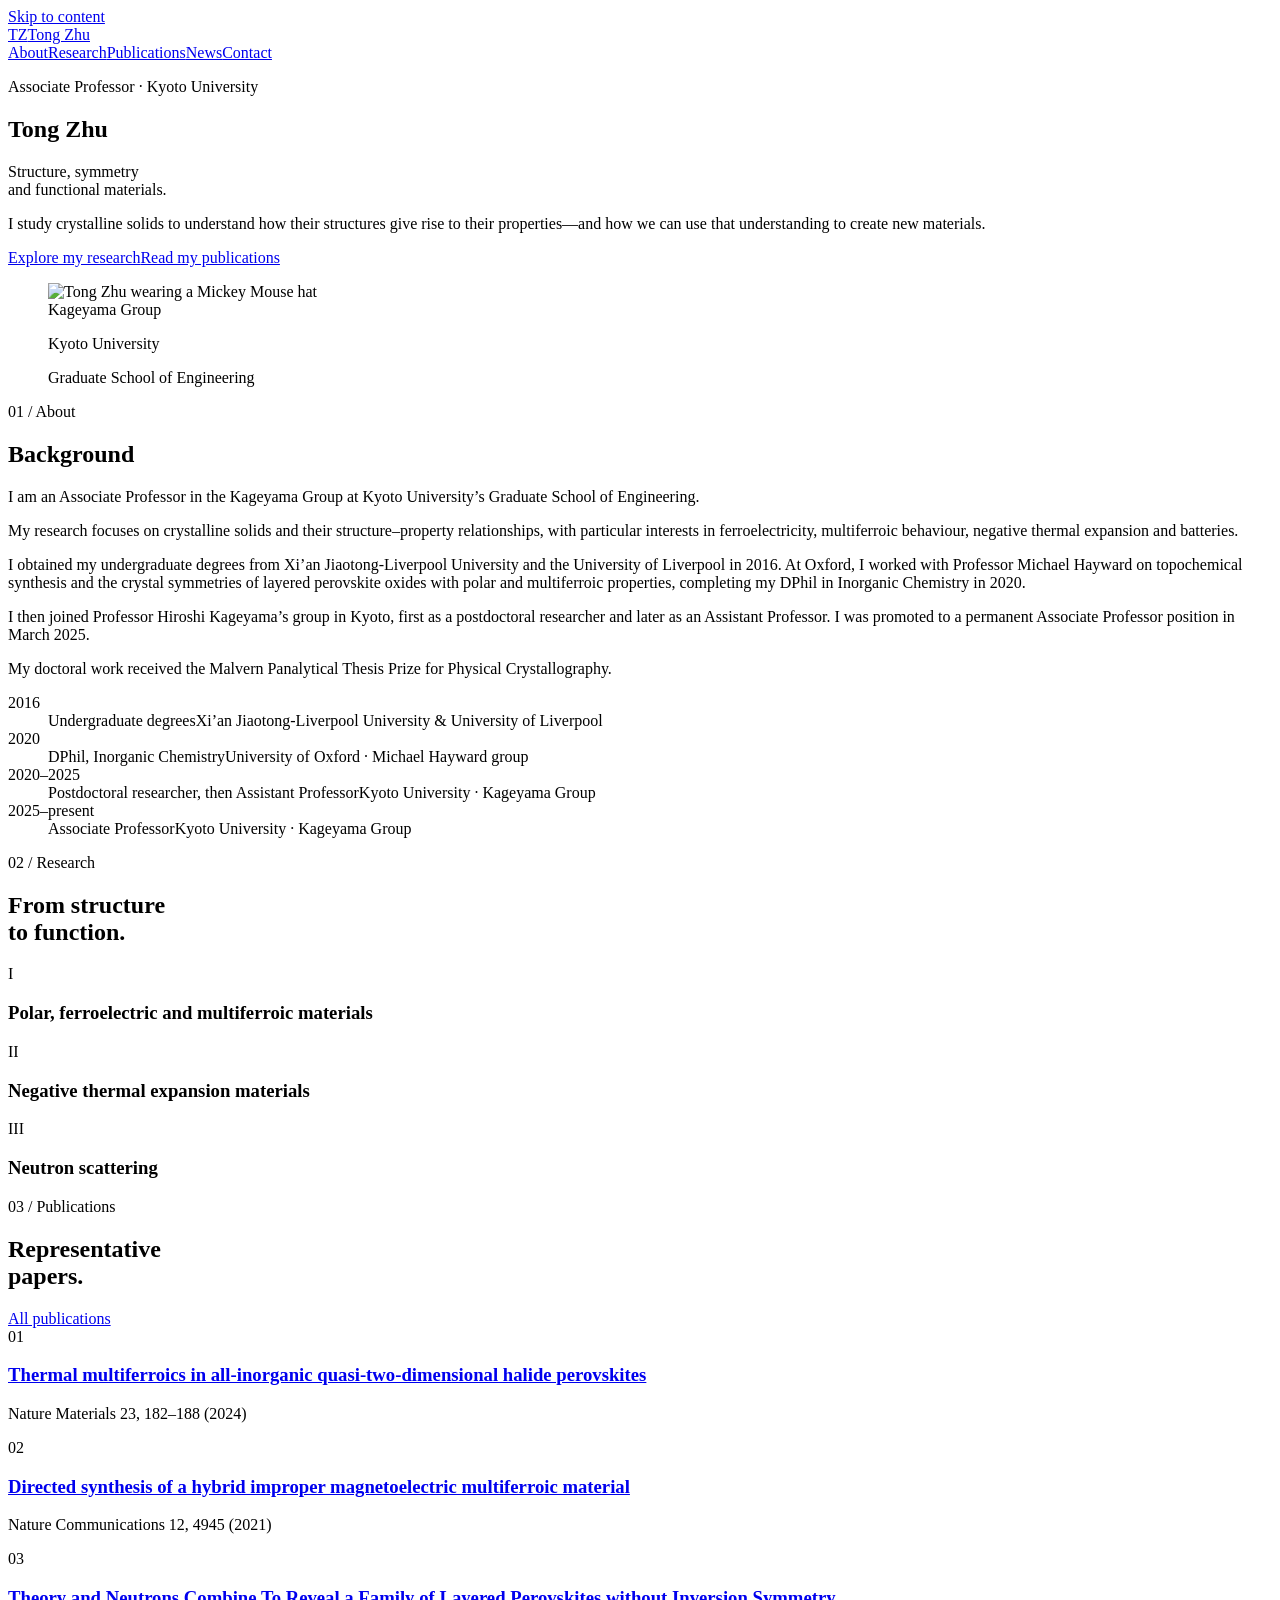
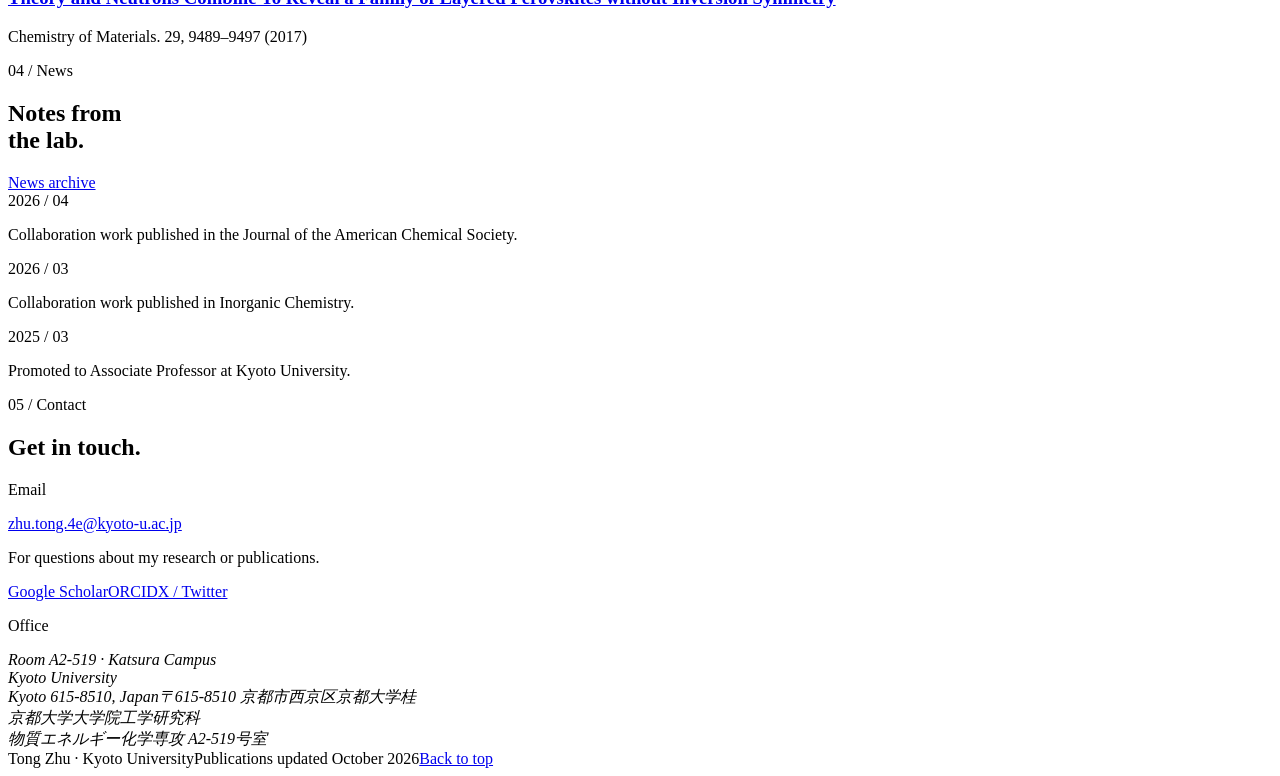
==== index.html @ 4034fed9 "Add Tong Zhu academic website with requested homepage edits" ====
<!doctype html>
<html lang="en"><head><meta charset="utf-8"><meta name="viewport" content="width=device-width, initial-scale=1"><meta name="description" content="Tong Zhu is an Associate Professor at Kyoto University studying crystalline solids, crystal symmetry, and functional materials."><meta name="theme-color" content="#292b2e"><title>Tong Zhu | Kyoto University</title><link rel="icon" type="image/svg+xml" href="data:image/svg+xml,%3Csvg xmlns='http://www.w3.org/2000/svg' viewBox='0 0 32 32'%3E%3Crect width='32' height='32' rx='4' fill='%23292b2e'/%3E%3Ctext x='16' y='22' text-anchor='middle' font-family='Georgia,serif' font-size='20' fill='%23eceef0'%3ET%3C/text%3E%3C/svg%3E"><link rel="stylesheet" href="./assets/site.css"></head>
<body><a class="skip-link" href="#main">Skip to content</a><header class="site-header shell"><a class="wordmark" href="./" aria-label="Tong Zhu, home"><span class="monogram" aria-hidden="true">TZ</span><span>Tong Zhu</span></a><nav aria-label="Main navigation"><a href="./#about">About</a><a href="./#research">Research</a><a href="./publications/">Publications</a><a href="./news/">News</a><a href="./#contact">Contact</a></nav></header><main id="main">
<section class="intro shell" aria-labelledby="name">
 <div class="intro-copy"><p class="eyebrow">Associate Professor · Kyoto University</p><h1 id="name">Tong Zhu<span class="name-rule" aria-hidden="true"></span></h1><p class="research-line">Structure, symmetry<br>and functional materials.</p><p class="intro-summary">I study crystalline solids to understand how their structures give rise to their properties—and how we can use that understanding to create new materials.</p><div class="intro-links"><a class="text-link" href="#research">Explore my research</a><a class="text-link" href="publications/">Read my publications</a></div></div>
 <figure class="portrait-panel"><img src="assets/tong-zhu.png" width="1032" height="1251" alt="Tong Zhu wearing a Mickey Mouse hat" fetchpriority="high"><figcaption><span class="eyebrow">Kageyama Group</span><p>Kyoto University</p><span>Graduate School of Engineering</span></figcaption></figure>
</section>
<div class="shell body-shell">
 <section class="editorial-section" id="about" aria-labelledby="about-title"><div class="section-heading"><p class="eyebrow">01 / About</p><h2 id="about-title">Background</h2></div><div class="section-content"><div class="prose"><p class="lead">I am an Associate Professor in the Kageyama Group at Kyoto University’s Graduate School of Engineering.</p><p>My research focuses on crystalline solids and their structure–property relationships, with particular interests in ferroelectricity, multiferroic behaviour, negative thermal expansion and batteries.</p><p>I obtained my undergraduate degrees from Xi’an Jiaotong-Liverpool University and the University of Liverpool in 2016. At Oxford, I worked with Professor Michael Hayward on topochemical synthesis and the crystal symmetries of layered perovskite oxides with polar and multiferroic properties, completing my DPhil in Inorganic Chemistry in 2020.</p><p>I then joined Professor Hiroshi Kageyama’s group in Kyoto, first as a postdoctoral researcher and later as an Assistant Professor. I was promoted to a permanent Associate Professor position in March 2025.</p><p>My doctoral work received the Malvern Panalytical Thesis Prize for Physical Crystallography.</p></div><dl class="career"><div><dt>2016</dt><dd>Undergraduate degrees<span>Xi’an Jiaotong-Liverpool University & University of Liverpool</span></dd></div><div><dt>2020</dt><dd>DPhil, Inorganic Chemistry<span>University of Oxford · Michael Hayward group</span></dd></div><div><dt>2020–2025</dt><dd>Postdoctoral researcher, then Assistant Professor<span>Kyoto University · Kageyama Group</span></dd></div><div><dt>2025–present</dt><dd>Associate Professor<span>Kyoto University · Kageyama Group</span></dd></div></dl></div></section>
 <section class="editorial-section" id="research" aria-labelledby="research-title"><div class="section-heading"><p class="eyebrow">02 / Research</p><h2 id="research-title">From structure<br>to function.</h2></div><div class="section-content"><div class="research-grid"><article><span class="topic-number">I</span><h3>Polar, ferroelectric and multiferroic materials</h3></article><article><span class="topic-number">II</span><h3>Negative thermal expansion materials</h3></article><article><span class="topic-number">III</span><h3>Neutron scattering</h3></article></div></div></section>
 <section class="editorial-section" id="publications" aria-labelledby="publications-title"><div class="section-heading"><p class="eyebrow">03 / Publications</p><h2 id="publications-title">Representative<br>papers.</h2><a class="text-link" href="publications/">All publications</a></div><div class="section-content paper-list"><article class="paper"><span class="paper-index" aria-hidden="true">01</span><div><h3><a href="https://doi.org/10.1038/s41563-023-01759-y">Thermal multiferroics in all-inorganic quasi-two-dimensional halide perovskites</a></h3><p class="citation">Nature Materials 23, 182–188 (2024)</p></div></article><article class="paper"><span class="paper-index" aria-hidden="true">02</span><div><h3><a href="https://doi.org/10.1038/s41467-021-25098-1">Directed synthesis of a hybrid improper magnetoelectric multiferroic material</a></h3><p class="citation">Nature Communications 12, 4945 (2021)</p></div></article><article class="paper"><span class="paper-index" aria-hidden="true">03</span><div><h3><a href="https://doi.org/10.1021/acs.chemmater.7b03604">Theory and Neutrons Combine To Reveal a Family of Layered Perovskites without Inversion Symmetry</a></h3><p class="citation">Chemistry of Materials. 29, 9489–9497 (2017)</p></div></article></div></section>
 <section class="editorial-section" id="news" aria-labelledby="news-title"><div class="section-heading"><p class="eyebrow">04 / News</p><h2 id="news-title">Notes from<br>the lab.</h2><a class="text-link" href="news/">News archive</a></div><div class="section-content news-list"><article class="news-item"><time datetime="2026-04">2026 / 04</time><p>Collaboration work published in the Journal of the American Chemical Society.</p></article><article class="news-item"><time datetime="2026-03">2026 / 03</time><p>Collaboration work published in Inorganic Chemistry.</p></article><article class="news-item"><time datetime="2025-03">2025 / 03</time><p>Promoted to Associate Professor at Kyoto University.</p></article></div></section>
 <section class="editorial-section contact-section" id="contact" aria-labelledby="contact-title"><div class="section-heading"><p class="eyebrow">05 / Contact</p><h2 id="contact-title">Get in touch.</h2></div><div class="section-content contact-grid"><div><p class="eyebrow">Email</p><a class="email" href="mailto:zhu.tong.4e@kyoto-u.ac.jp">zhu.tong.4e@kyoto-u.ac.jp</a><p class="contact-note">For questions about my research or publications.</p><div class="profile-links"><a href="https://scholar.google.com/citations?user=1i95sp4AAAAJ&amp;hl=en">Google Scholar</a><a href="https://orcid.org/0000-0003-0288-0462">ORCID</a><a href="https://twitter.com/tongzhu94">X / Twitter</a></div></div><div><p class="eyebrow">Office</p><address>Room A2-519 · Katsura Campus<br>Kyoto University<br>Kyoto 615-8510, Japan<span lang="ja">〒615-8510 京都市西京区京都大学桂<br>京都大学大学院工学研究科<br>物質エネルギー化学専攻 A2-519号室</span></address></div></div></section></div></main><footer class="site-footer shell"><span>Tong Zhu · Kyoto University</span><span>Publications updated October 2026</span><a href="#main">Back to top</a></footer></body></html>
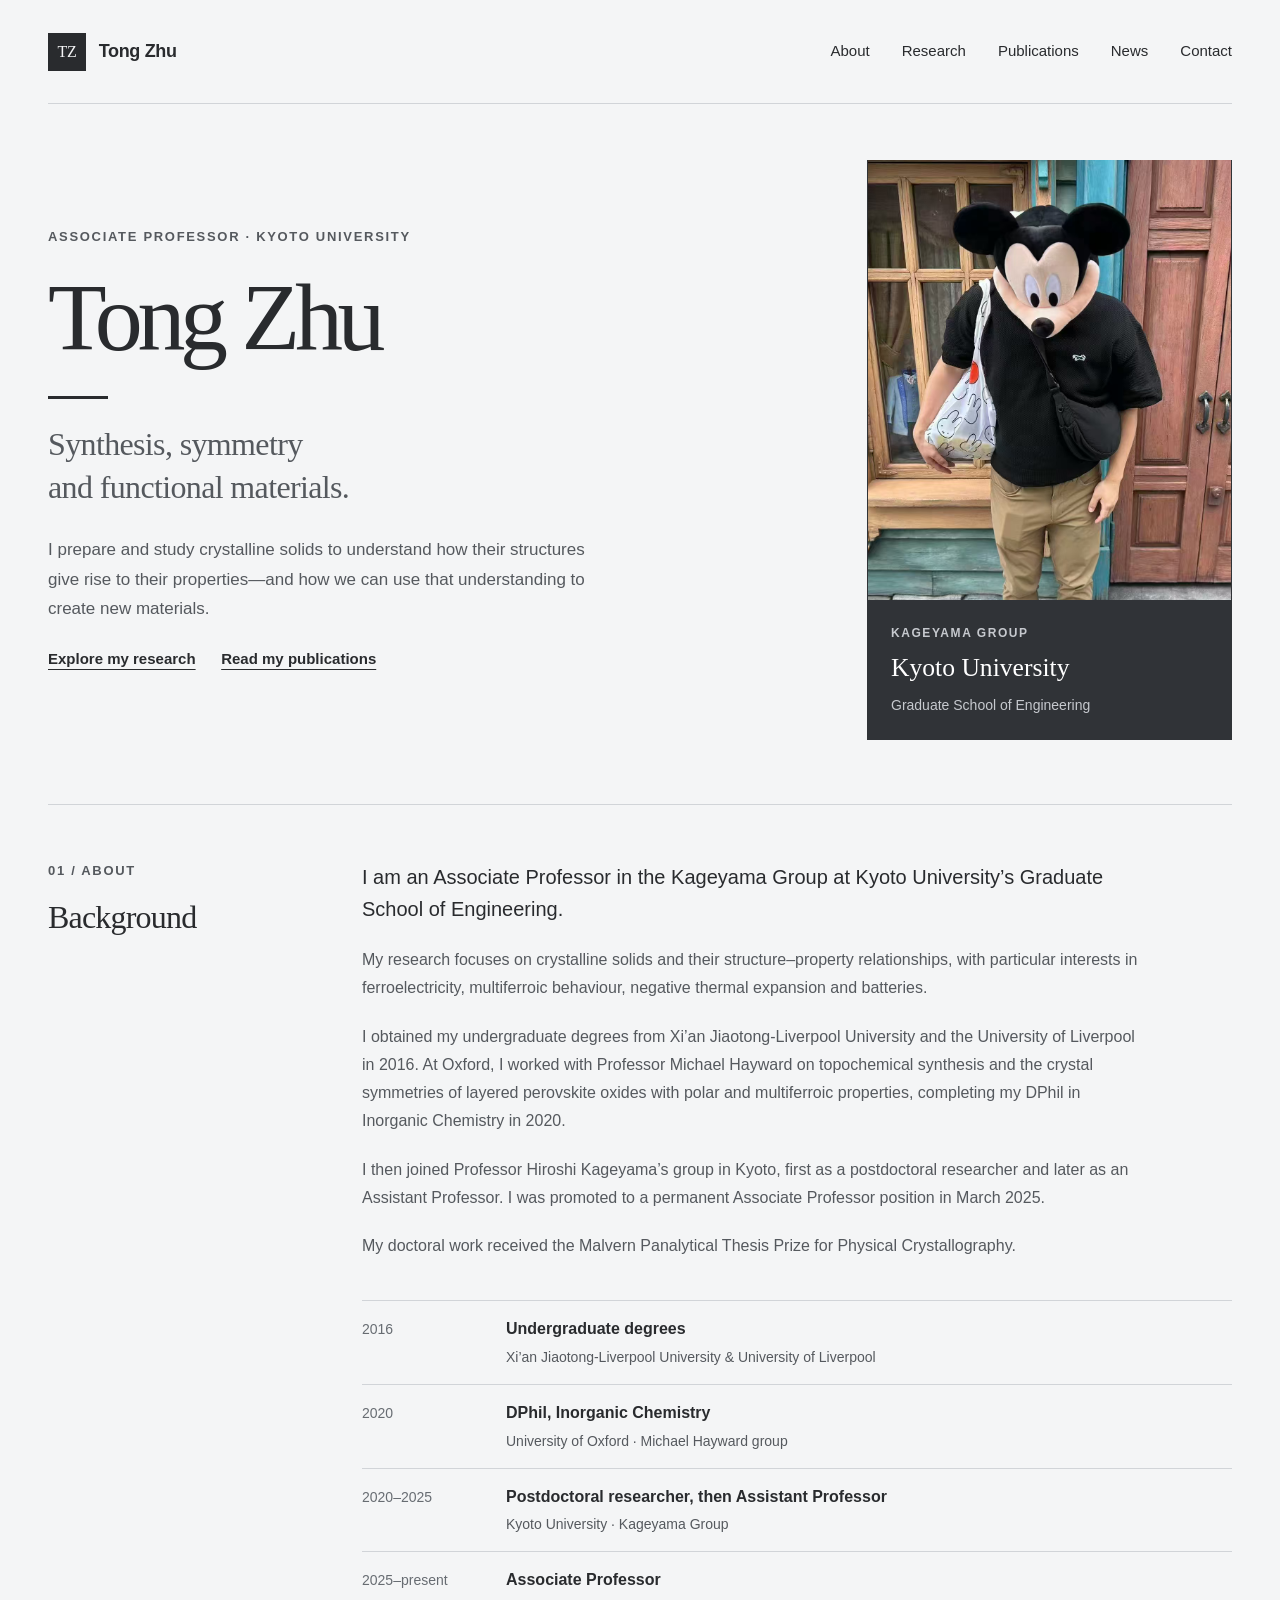
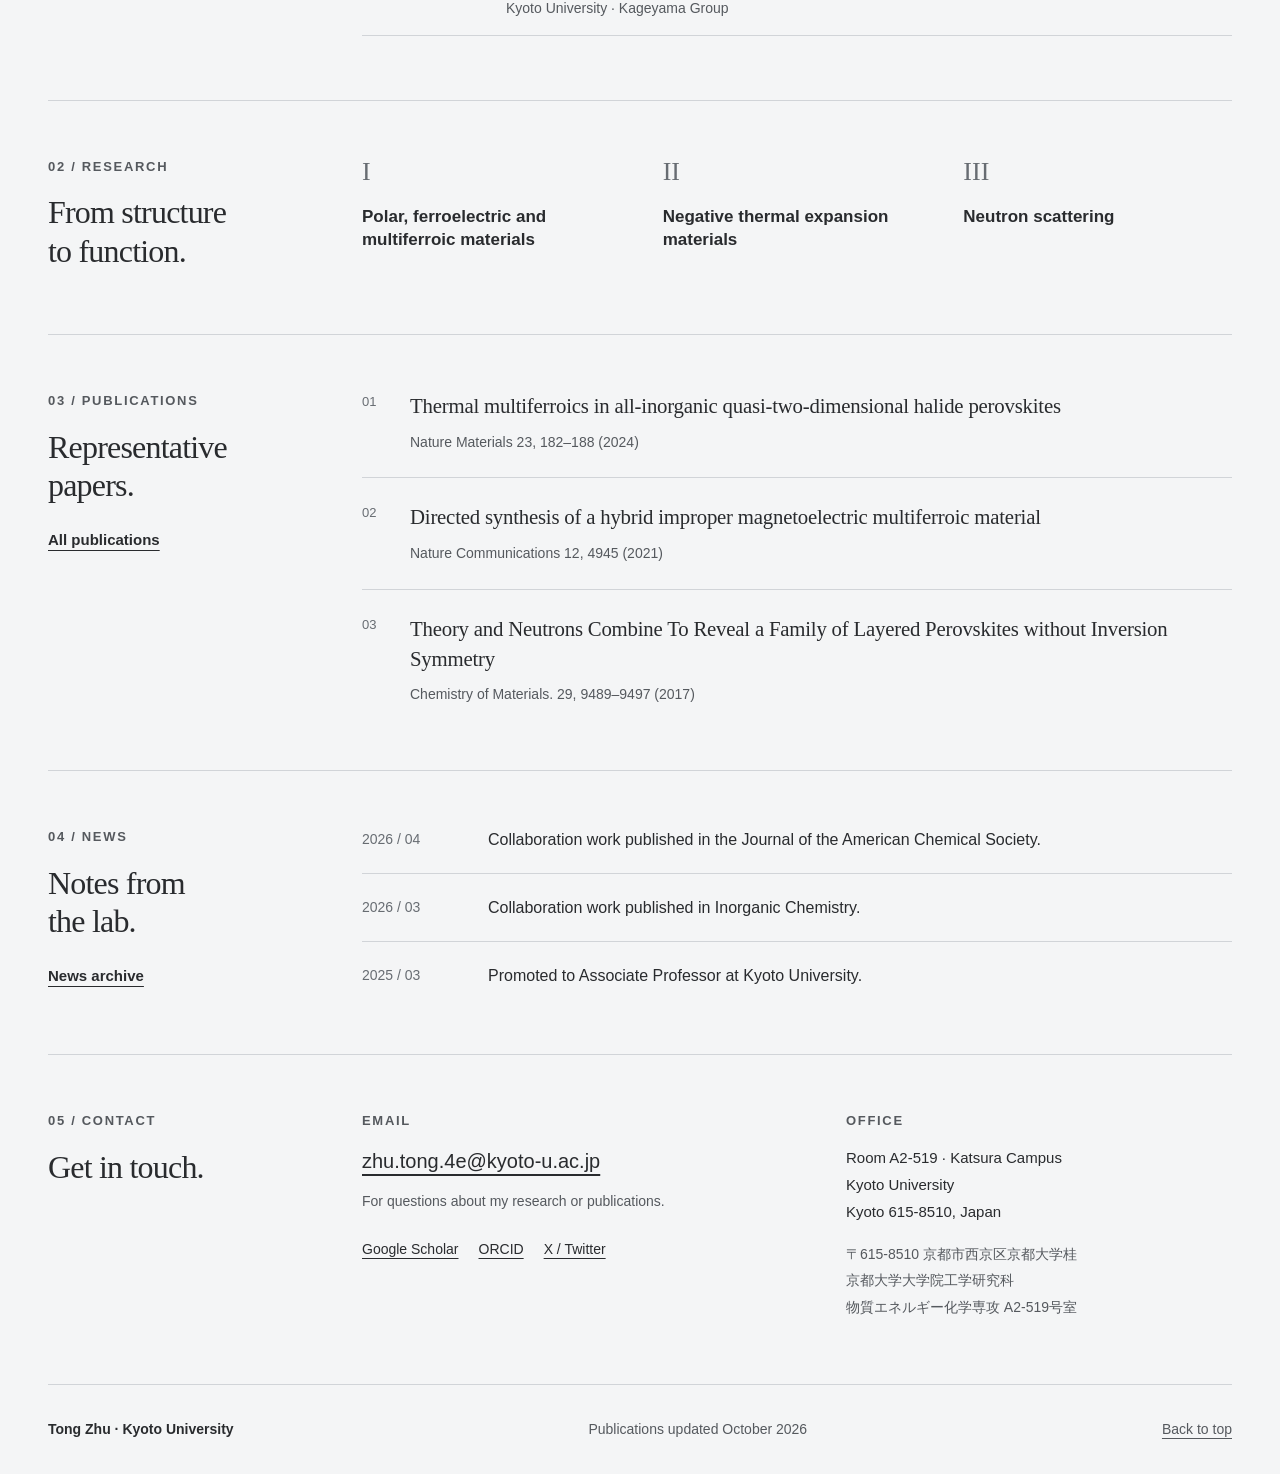
==== commit 3f0356c4: "Update homepage synthesis headline and introduction" ====
--- a/index.html
+++ b/index.html
@@ -2,7 +2,7 @@
 <html lang="en"><head><meta charset="utf-8"><meta name="viewport" content="width=device-width, initial-scale=1"><meta name="description" content="Tong Zhu is an Associate Professor at Kyoto University studying crystalline solids, crystal symmetry, and functional materials."><meta name="theme-color" content="#292b2e"><title>Tong Zhu | Kyoto University</title><link rel="icon" type="image/svg+xml" href="data:image/svg+xml,%3Csvg xmlns='http://www.w3.org/2000/svg' viewBox='0 0 32 32'%3E%3Crect width='32' height='32' rx='4' fill='%23292b2e'/%3E%3Ctext x='16' y='22' text-anchor='middle' font-family='Georgia,serif' font-size='20' fill='%23eceef0'%3ET%3C/text%3E%3C/svg%3E"><link rel="stylesheet" href="./assets/site.css"></head>
 <body><a class="skip-link" href="#main">Skip to content</a><header class="site-header shell"><a class="wordmark" href="./" aria-label="Tong Zhu, home"><span class="monogram" aria-hidden="true">TZ</span><span>Tong Zhu</span></a><nav aria-label="Main navigation"><a href="./#about">About</a><a href="./#research">Research</a><a href="./publications/">Publications</a><a href="./news/">News</a><a href="./#contact">Contact</a></nav></header><main id="main">
 <section class="intro shell" aria-labelledby="name">
- <div class="intro-copy"><p class="eyebrow">Associate Professor · Kyoto University</p><h1 id="name">Tong Zhu<span class="name-rule" aria-hidden="true"></span></h1><p class="research-line">Structure, symmetry<br>and functional materials.</p><p class="intro-summary">I study crystalline solids to understand how their structures give rise to their properties—and how we can use that understanding to create new materials.</p><div class="intro-links"><a class="text-link" href="#research">Explore my research</a><a class="text-link" href="publications/">Read my publications</a></div></div>
+ <div class="intro-copy"><p class="eyebrow">Associate Professor · Kyoto University</p><h1 id="name">Tong Zhu<span class="name-rule" aria-hidden="true"></span></h1><p class="research-line">Synthesis, symmetry<br>and functional materials.</p><p class="intro-summary">I prepare and study crystalline solids to understand how their structures give rise to their properties—and how we can use that understanding to create new materials.</p><div class="intro-links"><a class="text-link" href="#research">Explore my research</a><a class="text-link" href="publications/">Read my publications</a></div></div>
  <figure class="portrait-panel"><img src="assets/tong-zhu.png" width="1032" height="1251" alt="Tong Zhu wearing a Mickey Mouse hat" fetchpriority="high"><figcaption><span class="eyebrow">Kageyama Group</span><p>Kyoto University</p><span>Graduate School of Engineering</span></figcaption></figure>
 </section>
 <div class="shell body-shell">
--- a/assets/site.css
+++ b/assets/site.css
@@ -0,0 +1,13 @@
+@charset "UTF-8";
+:root{--paper:#f4f5f6;--white:#fff;--ink:#292b2e;--secondary:#55595e;--muted:#676c72;--line:#d1d4d8;--panel:#303337;--serif:Georgia,'Times New Roman',serif;--sans:Arial,Helvetica,sans-serif;color-scheme:light}
+*{box-sizing:border-box}html{scroll-behavior:smooth;scroll-padding-top:1.5rem}body{margin:0;background:var(--paper);color:var(--ink);font:1rem/1.75 var(--sans);-webkit-font-smoothing:antialiased}a{color:inherit;text-underline-offset:.3em}a:hover{text-decoration-thickness:2px}a:focus-visible,button:focus-visible{outline:3px solid #707880;outline-offset:5px}img{max-width:100%;display:block}p,h1,h2,h3{margin:0}.shell{width:min(1240px,calc(100% - 6rem));margin-inline:auto}.site-header{min-height:104px;display:flex;align-items:center;justify-content:space-between;gap:2rem;border-bottom:1px solid var(--line)}.wordmark{display:flex;align-items:center;gap:.8rem;text-decoration:none;font-size:1.125rem;font-weight:600;letter-spacing:-.02em}.monogram{background:var(--ink);color:var(--paper);display:grid;place-items:center;width:38px;height:38px;font:1rem var(--serif)}nav{display:flex;gap:2rem;flex-wrap:wrap}nav a{font-size:.9375rem;text-decoration:none}nav a:hover{text-decoration:underline}.skip-link{position:absolute;left:1rem;top:-100px;z-index:9;background:var(--ink);color:white;padding:.6rem 1rem}.skip-link:focus{top:1rem}.intro{display:grid;grid-template-columns:minmax(0,1.6fr) minmax(280px,1fr);gap:5rem;padding-block:5rem 5.5rem;align-items:stretch}.eyebrow{font-size:.8125rem;line-height:1.6;text-transform:uppercase;letter-spacing:.13em;font-weight:600;color:var(--secondary)}h1{font:clamp(4rem,7.5vw,6.75rem)/1.12 var(--serif);letter-spacing:-.055em;margin-top:1rem;position:relative}.name-rule{display:block;width:60px;height:3px;background:var(--ink);margin-block:1.5rem}.research-line{font:clamp(1.5rem,3vw,2rem)/1.35 var(--serif);color:var(--secondary);letter-spacing:-.02em}.intro-summary{max-width:540px;color:var(--secondary);margin-top:1.6rem;font-size:1.0625rem}.text-link{display:inline-block;margin-top:1.4rem;font-size:.9375rem;font-weight:600}.identity-panel{background:var(--panel);color:#f5f5f5;padding:2.5rem;display:flex;flex-direction:column;justify-content:space-between;gap:2rem}.identity-panel .eyebrow{color:#c5c8cc}.affiliation p{font:1.75rem/1.3 var(--serif);margin-bottom:.8rem}.affiliation span{font-size:.9375rem;line-height:1.6;color:#c9cdd1}.discipline-list{display:flex;flex-direction:column;border-block:1px solid #62656a;padding-block:1.5rem;gap:.4rem;font-size:1.0625rem}.panel-note{color:#bfc4c9;font-size:.875rem;line-height:1.7}.editorial-section{display:grid;grid-template-columns:250px minmax(0,1fr);gap:4rem;border-top:1px solid var(--line);padding-block:3.5rem 4rem;scroll-margin-top:2rem}.section-heading h2{font:2rem/1.2 var(--serif);letter-spacing:-.025em;margin-top:1rem}.prose p+p{margin-top:1.3rem}.prose{max-width:780px;color:var(--secondary)}.prose .lead{font-size:1.25rem;color:var(--ink);line-height:1.6}.research-grid{display:grid;grid-template-columns:repeat(3,minmax(0,1fr));gap:2rem}.research-grid h3{font-size:1.0625rem;line-height:1.4;margin-top:1rem;margin-bottom:.75rem}.research-grid p{font-size:.9375rem;color:var(--secondary)}.topic-number{font:1.625rem var(--serif);color:var(--muted)}.site-footer{padding-block:2rem;display:flex;justify-content:space-between;flex-wrap:wrap;gap:1rem;border-top:1px solid var(--line);font-size:.875rem;color:var(--secondary)}.site-footer>span:first-child{font-weight:600;color:var(--ink)}
+@media(min-width:1500px){.intro{padding-block:6rem}}
+@media(max-width:1000px){.shell{width:calc(100% - 4rem)}.intro{gap:2.5rem;padding-block:3.5rem}.identity-panel{padding:2rem}.editorial-section{grid-template-columns:200px minmax(0,1fr);gap:2.5rem}.research-grid{grid-template-columns:1fr}.research-grid article{border-bottom:1px solid var(--line);padding-bottom:1.3rem}.research-grid article:last-child{border:0}}
+@media(max-width:700px){.shell{width:calc(100% - 2.5rem)}.site-header{padding-block:1.3rem;min-height:auto;align-items:flex-start;flex-direction:column;gap:1rem}nav{gap:1.25rem;row-gap:.5rem}.intro{grid-template-columns:1fr;gap:2.5rem;padding-block:2.5rem 3rem}h1{font-size:4.5rem}.eyebrow{font-size:.75rem}.intro-summary{font-size:1rem}.identity-panel{padding:1.8rem}.editorial-section{grid-template-columns:1fr;gap:1.8rem;padding-block:2.5rem}.section-heading h2 br{display:none}.section-heading h2{font-size:1.8rem;margin-top:.6rem}.site-footer{font-size:.875rem}.research-grid{gap:1.4rem}}
+@media(prefers-reduced-motion:reduce){html{scroll-behavior:auto}}
+.intro-links{display:flex;gap:1.6rem;flex-wrap:wrap}.portrait-panel{margin:0;align-self:center;background:var(--panel);color:#fff}.portrait-panel img{width:100%;height:auto;aspect-ratio:1.18;object-fit:cover;object-position:50% 43%;filter:grayscale(1)}.portrait-panel figcaption{padding:1.4rem 1.7rem 1.6rem}.portrait-panel .eyebrow{color:#c6c9ce;font-size:.75rem}.portrait-panel figcaption p{font:1.6rem/1.35 var(--serif);margin-block:.35rem}.portrait-panel figcaption>span:last-child{font-size:.875rem;color:#c6c9ce}.section-intro{margin-bottom:2rem;max-width:760px;color:var(--secondary);font-size:1.0625rem}.career{margin:2.5rem 0 0;border-top:1px solid var(--line)}.career>div{display:grid;grid-template-columns:120px minmax(0,1fr);gap:1.5rem;padding-block:1rem;border-bottom:1px solid var(--line)}.career dt{font-size:.875rem;color:var(--muted)}.career dd{margin:0;font-size:1rem;font-weight:600;line-height:1.5}.career dd span{display:block;color:var(--secondary);font-size:.875rem;font-weight:400;margin-top:.35rem}.section-aside{margin-top:1.2rem;color:var(--muted)}.paper-list{min-width:0}.paper{display:grid;grid-template-columns:2rem minmax(0,1fr);gap:1rem;padding-block:1.5rem;border-bottom:1px solid var(--line)}.paper:first-child{padding-top:0}.paper:last-child{border-bottom:0;padding-bottom:0}.paper-index{color:var(--muted);font-size:.8125rem;font-variant-numeric:tabular-nums;line-height:1.7}.paper h3{font:1.3rem/1.45 var(--serif);letter-spacing:-.01em}.paper h3 a{text-decoration:none}.paper h3 a:hover{text-decoration:underline}.citation{font-size:.875rem;color:var(--secondary);margin-top:.6rem;line-height:1.6}.authors{margin-top:.65rem;font-size:.875rem;color:var(--secondary)}summary{cursor:pointer;min-height:28px;padding-block:.15rem;width:fit-content;text-underline-offset:.2em}summary:hover{text-decoration:underline}summary:focus-visible{outline:3px solid #707880;outline-offset:4px}.authors p{line-height:1.7;margin-top:.6rem}.authors strong{color:var(--ink)}.news-item{display:grid;grid-template-columns:110px minmax(0,1fr);gap:1rem;padding-block:1.3rem;border-bottom:1px solid var(--line)}.news-item:first-child{padding-top:0}.news-item:last-child{padding-bottom:0;border:0}.news-item time{font-size:.875rem;color:var(--muted);font-variant-numeric:tabular-nums}.news-item p{font-size:1rem;line-height:1.6}.contact-grid{display:grid;grid-template-columns:minmax(0,1.15fr) minmax(0,1fr);gap:2.5rem}.contact-section{padding-bottom:4rem}.email{font-size:1.25rem;display:block;margin-top:.8rem;overflow-wrap:anywhere}.contact-note{font-size:.875rem;color:var(--secondary);margin-top:.6rem}.profile-links{display:flex;gap:1.25rem;flex-wrap:wrap;margin-top:1.5rem;font-size:.875rem}address{font-style:normal;font-size:.9375rem;line-height:1.8;margin-top:.75rem}address span{display:block;margin-top:1rem;font-size:.875rem;line-height:1.9;color:var(--secondary)}.page-heading{padding-block:4rem 3rem}.page-heading h1{font-size:clamp(3rem,7vw,5.2rem);margin-top:.7rem}.page-heading>p:last-of-type{color:var(--secondary);font-size:1.0625rem}.year-nav{display:flex;flex-wrap:wrap;gap:1.5rem;row-gap:.7rem;margin-top:1.8rem}.year-nav a{font-size:.9375rem}.publication-year .section-heading h2{font:2.5rem/1.2 var(--serif);margin:0}.presentations{padding-left:1.3rem;color:var(--secondary);font-size:.9375rem}.presentations li+li{margin-top:1rem}.archive-details summary{font-size:1rem}nav a[aria-current=page]{text-decoration:underline;text-decoration-thickness:2px}.page-heading+.editorial-section{padding-top:3rem}
+@media(max-width:1000px){.contact-grid{grid-template-columns:1fr;gap:2rem}.email{font-size:1.1rem}.intro{grid-template-columns:minmax(0,1.4fr) minmax(260px,1fr);gap:2rem}.intro-links{gap:1.25rem}}
+@media(max-width:700px){.intro{grid-template-columns:1fr;gap:2rem}.portrait-panel{max-width:440px}.portrait-panel img{aspect-ratio:1.4}.career>div{grid-template-columns:95px minmax(0,1fr);gap:1rem}.paper{grid-template-columns:1.3rem minmax(0,1fr);gap:.7rem}.paper h3{font-size:1.25rem}.news-item{grid-template-columns:1fr;gap:.3rem}.contact-section{padding-bottom:3rem}.page-heading{padding-block:2.5rem 2rem}.year-nav{gap:1.2rem}.publication-year .section-heading h2{font-size:2rem}.paper-index{font-size:.75rem}.intro-links .text-link{font-size:.875rem}.email{font-size:1.25rem}}
+.intro{align-items:center;padding-block:3.5rem 4rem}.portrait-panel img{filter:none;aspect-ratio:1032/1251;max-height:440px;object-fit:contain;background:#303337}.portrait-panel{max-width:365px;width:100%;justify-self:end}.portrait-panel figcaption{padding:1.1rem 1.5rem 1.3rem}
+@media(max-width:700px){.intro{padding-block:2.5rem 3rem}.portrait-panel{justify-self:start;max-width:365px}.portrait-panel img{max-height:none;aspect-ratio:1032/1251}}
+.paper .authors{line-height:1.7}.authors strong{font-weight:700}.corresponding{font-size:.75em;line-height:0;vertical-align:super;margin-left:.05em}.page-heading>.publication-key{font-size:.875rem;margin-top:.8rem;color:var(--secondary)}
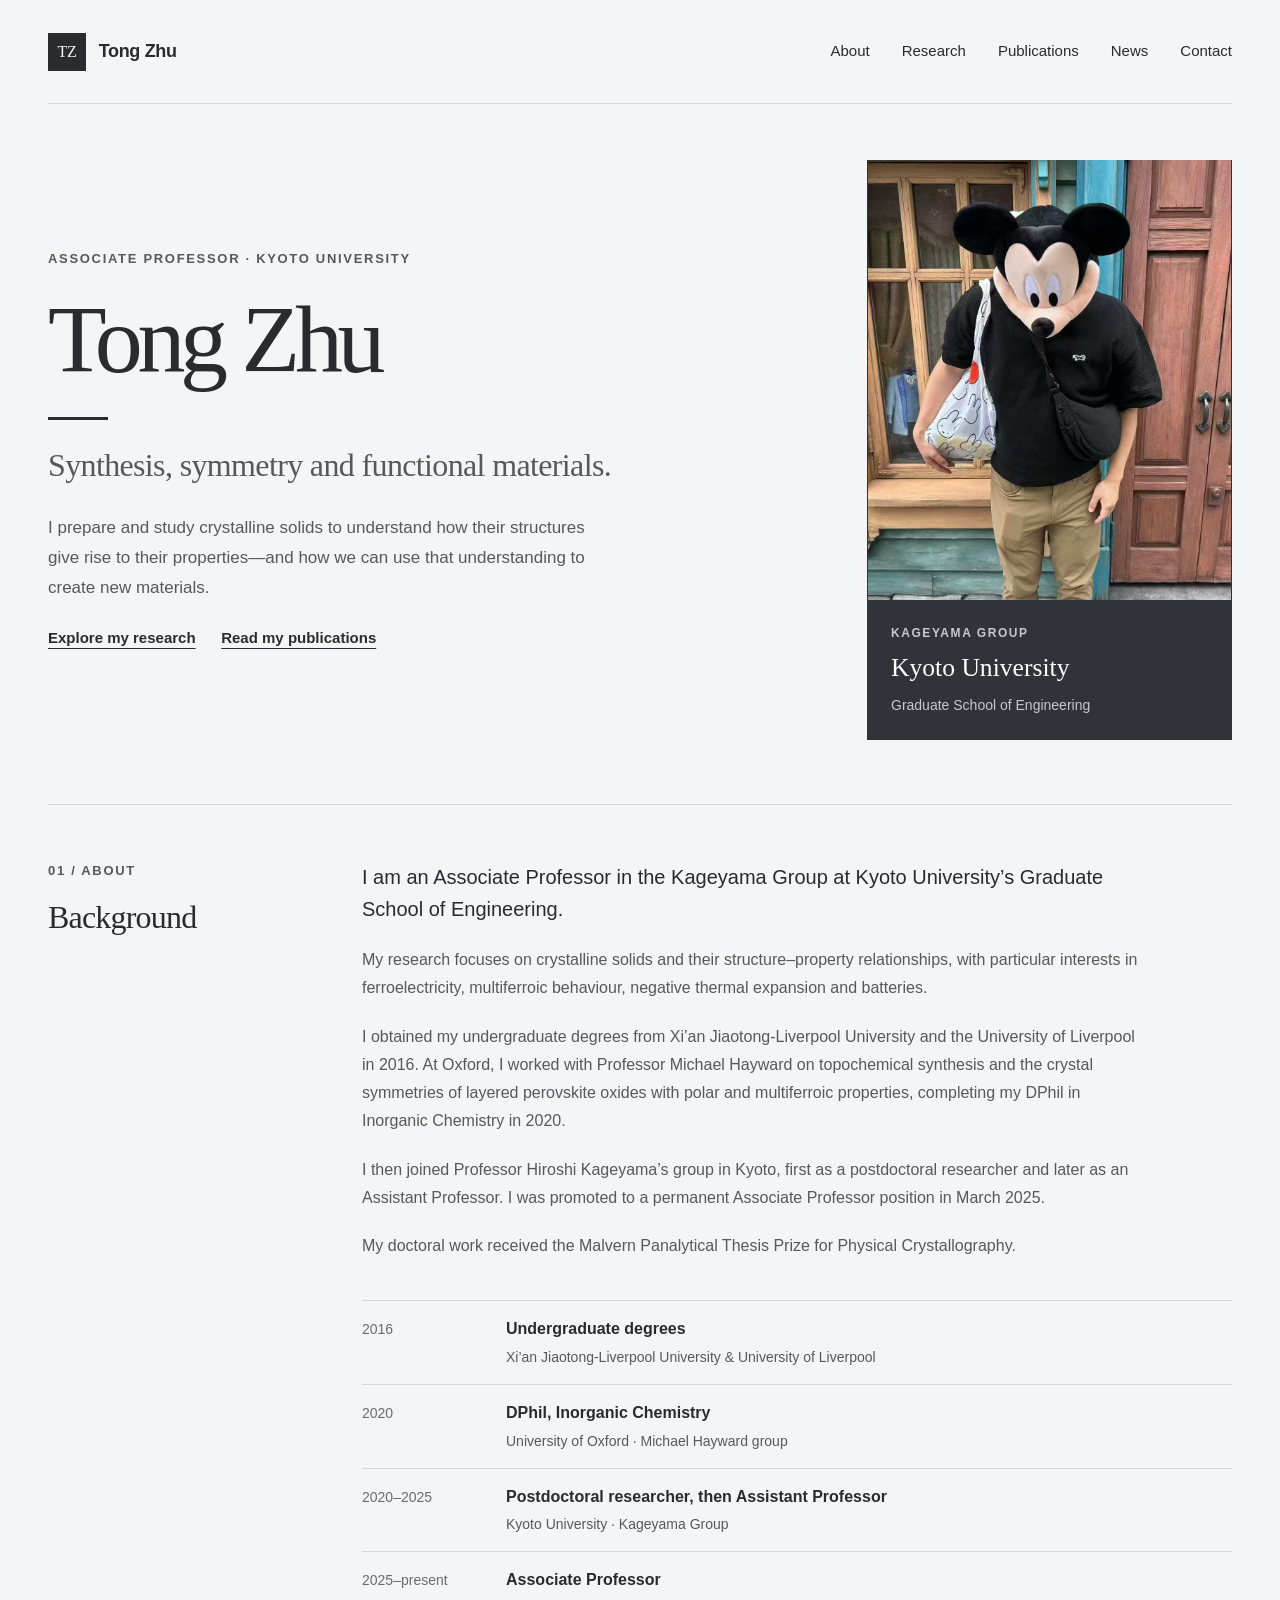
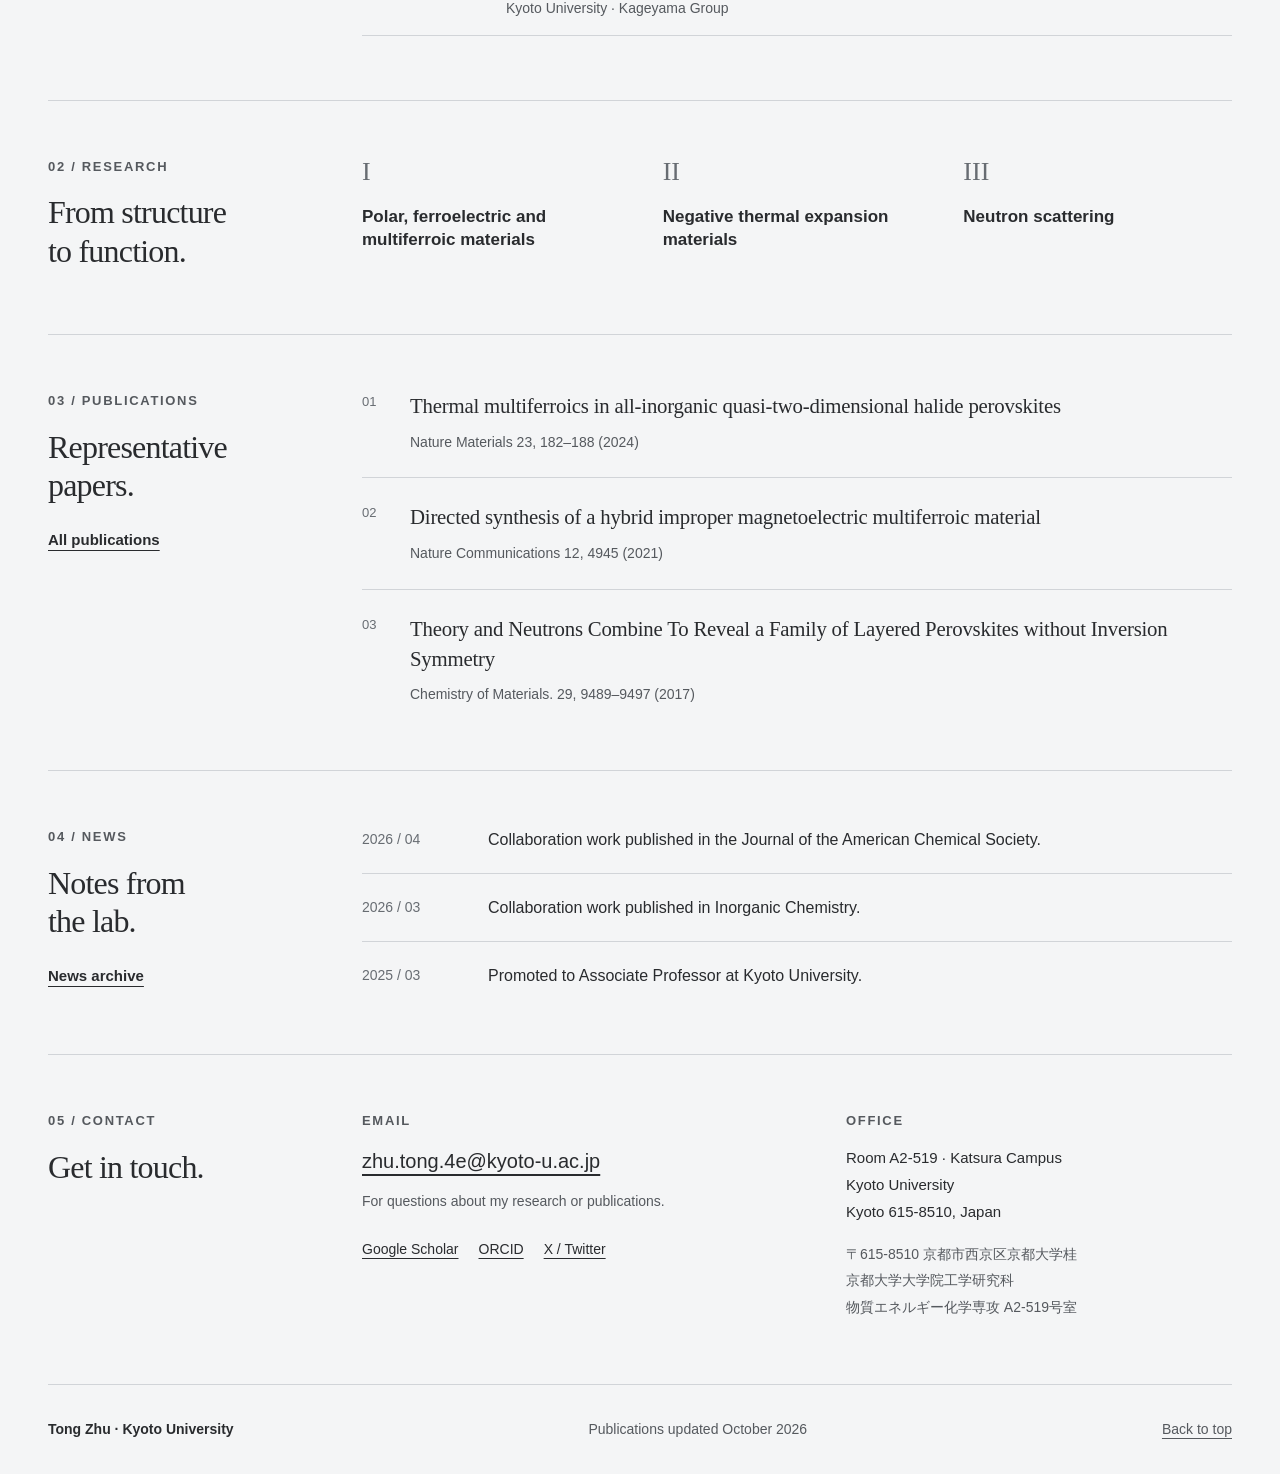
==== commit 9249a6a6: "Number publications chronologically and update completed oral presentations" ====
--- a/index.html
+++ b/index.html
@@ -2,7 +2,7 @@
 <html lang="en"><head><meta charset="utf-8"><meta name="viewport" content="width=device-width, initial-scale=1"><meta name="description" content="Tong Zhu is an Associate Professor at Kyoto University studying crystalline solids, crystal symmetry, and functional materials."><meta name="theme-color" content="#292b2e"><title>Tong Zhu | Kyoto University</title><link rel="icon" type="image/svg+xml" href="data:image/svg+xml,%3Csvg xmlns='http://www.w3.org/2000/svg' viewBox='0 0 32 32'%3E%3Crect width='32' height='32' rx='4' fill='%23292b2e'/%3E%3Ctext x='16' y='22' text-anchor='middle' font-family='Georgia,serif' font-size='20' fill='%23eceef0'%3ET%3C/text%3E%3C/svg%3E"><link rel="stylesheet" href="./assets/site.css"></head>
 <body><a class="skip-link" href="#main">Skip to content</a><header class="site-header shell"><a class="wordmark" href="./" aria-label="Tong Zhu, home"><span class="monogram" aria-hidden="true">TZ</span><span>Tong Zhu</span></a><nav aria-label="Main navigation"><a href="./#about">About</a><a href="./#research">Research</a><a href="./publications/">Publications</a><a href="./news/">News</a><a href="./#contact">Contact</a></nav></header><main id="main">
 <section class="intro shell" aria-labelledby="name">
- <div class="intro-copy"><p class="eyebrow">Associate Professor · Kyoto University</p><h1 id="name">Tong Zhu<span class="name-rule" aria-hidden="true"></span></h1><p class="research-line">Synthesis, symmetry<br>and functional materials.</p><p class="intro-summary">I prepare and study crystalline solids to understand how their structures give rise to their properties—and how we can use that understanding to create new materials.</p><div class="intro-links"><a class="text-link" href="#research">Explore my research</a><a class="text-link" href="publications/">Read my publications</a></div></div>
+ <div class="intro-copy"><p class="eyebrow">Associate Professor · Kyoto University</p><h1 id="name">Tong Zhu<span class="name-rule" aria-hidden="true"></span></h1><p class="research-line">Synthesis, symmetry and functional materials.</p><p class="intro-summary">I prepare and study crystalline solids to understand how their structures give rise to their properties—and how we can use that understanding to create new materials.</p><div class="intro-links"><a class="text-link" href="#research">Explore my research</a><a class="text-link" href="publications/">Read my publications</a></div></div>
  <figure class="portrait-panel"><img src="assets/tong-zhu.png" width="1032" height="1251" alt="Tong Zhu wearing a Mickey Mouse hat" fetchpriority="high"><figcaption><span class="eyebrow">Kageyama Group</span><p>Kyoto University</p><span>Graduate School of Engineering</span></figcaption></figure>
 </section>
 <div class="shell body-shell">
@@ -10,4 +10,4 @@
  <section class="editorial-section" id="research" aria-labelledby="research-title"><div class="section-heading"><p class="eyebrow">02 / Research</p><h2 id="research-title">From structure<br>to function.</h2></div><div class="section-content"><div class="research-grid"><article><span class="topic-number">I</span><h3>Polar, ferroelectric and multiferroic materials</h3></article><article><span class="topic-number">II</span><h3>Negative thermal expansion materials</h3></article><article><span class="topic-number">III</span><h3>Neutron scattering</h3></article></div></div></section>
  <section class="editorial-section" id="publications" aria-labelledby="publications-title"><div class="section-heading"><p class="eyebrow">03 / Publications</p><h2 id="publications-title">Representative<br>papers.</h2><a class="text-link" href="publications/">All publications</a></div><div class="section-content paper-list"><article class="paper"><span class="paper-index" aria-hidden="true">01</span><div><h3><a href="https://doi.org/10.1038/s41563-023-01759-y">Thermal multiferroics in all-inorganic quasi-two-dimensional halide perovskites</a></h3><p class="citation">Nature Materials 23, 182–188 (2024)</p></div></article><article class="paper"><span class="paper-index" aria-hidden="true">02</span><div><h3><a href="https://doi.org/10.1038/s41467-021-25098-1">Directed synthesis of a hybrid improper magnetoelectric multiferroic material</a></h3><p class="citation">Nature Communications 12, 4945 (2021)</p></div></article><article class="paper"><span class="paper-index" aria-hidden="true">03</span><div><h3><a href="https://doi.org/10.1021/acs.chemmater.7b03604">Theory and Neutrons Combine To Reveal a Family of Layered Perovskites without Inversion Symmetry</a></h3><p class="citation">Chemistry of Materials. 29, 9489–9497 (2017)</p></div></article></div></section>
  <section class="editorial-section" id="news" aria-labelledby="news-title"><div class="section-heading"><p class="eyebrow">04 / News</p><h2 id="news-title">Notes from<br>the lab.</h2><a class="text-link" href="news/">News archive</a></div><div class="section-content news-list"><article class="news-item"><time datetime="2026-04">2026 / 04</time><p>Collaboration work published in the Journal of the American Chemical Society.</p></article><article class="news-item"><time datetime="2026-03">2026 / 03</time><p>Collaboration work published in Inorganic Chemistry.</p></article><article class="news-item"><time datetime="2025-03">2025 / 03</time><p>Promoted to Associate Professor at Kyoto University.</p></article></div></section>
- <section class="editorial-section contact-section" id="contact" aria-labelledby="contact-title"><div class="section-heading"><p class="eyebrow">05 / Contact</p><h2 id="contact-title">Get in touch.</h2></div><div class="section-content contact-grid"><div><p class="eyebrow">Email</p><a class="email" href="mailto:zhu.tong.4e@kyoto-u.ac.jp">zhu.tong.4e@kyoto-u.ac.jp</a><p class="contact-note">For questions about my research or publications.</p><div class="profile-links"><a href="https://scholar.google.com/citations?user=1i95sp4AAAAJ&amp;hl=en">Google Scholar</a><a href="https://orcid.org/0000-0003-0288-0462">ORCID</a><a href="https://twitter.com/tongzhu94">X / Twitter</a></div></div><div><p class="eyebrow">Office</p><address>Room A2-519 · Katsura Campus<br>Kyoto University<br>Kyoto 615-8510, Japan<span lang="ja">〒615-8510 京都市西京区京都大学桂<br>京都大学大学院工学研究科<br>物質エネルギー化学専攻 A2-519号室</span></address></div></div></section></div></main><footer class="site-footer shell"><span>Tong Zhu · Kyoto University</span><span>Publications updated October 2026</span><a href="#main">Back to top</a></footer></body></html>+ <section class="editorial-section contact-section" id="contact" aria-labelledby="contact-title"><div class="section-heading"><p class="eyebrow">05 / Contact</p><h2 id="contact-title">Get in touch.</h2></div><div class="section-content contact-grid"><div><p class="eyebrow">Email</p><a class="email" href="mailto:zhu.tong.4e@kyoto-u.ac.jp">zhu.tong.4e@kyoto-u.ac.jp</a><p class="contact-note">For questions about my research or publications.</p><div class="profile-links"><a href="https://scholar.google.com/citations?user=1i95sp4AAAAJ&amp;hl=en">Google Scholar</a><a href="https://orcid.org/0000-0003-0288-0462">ORCID</a><a href="https://twitter.com/tongzhu94">X / Twitter</a></div></div><div><p class="eyebrow">Office</p><address>Room A2-519 · Katsura Campus<br>Kyoto University<br>Kyoto 615-8510, Japan<span lang="ja">〒615-8510 京都市西京区京都大学桂<br>京都大学大学院工学研究科<br>物質エネルギー化学専攻 A2-519号室</span></address></div></div></section></div></main><footer class="site-footer shell"><span>Tong Zhu · Kyoto University</span><span>Publications updated October 2026</span><a href="#main">Back to top</a></footer></body></html>
--- a/assets/site.css
+++ b/assets/site.css
@@ -11,3 +11,4 @@
 .intro{align-items:center;padding-block:3.5rem 4rem}.portrait-panel img{filter:none;aspect-ratio:1032/1251;max-height:440px;object-fit:contain;background:#303337}.portrait-panel{max-width:365px;width:100%;justify-self:end}.portrait-panel figcaption{padding:1.1rem 1.5rem 1.3rem}
 @media(max-width:700px){.intro{padding-block:2.5rem 3rem}.portrait-panel{justify-self:start;max-width:365px}.portrait-panel img{max-height:none;aspect-ratio:1032/1251}}
 .paper .authors{line-height:1.7}.authors strong{font-weight:700}.corresponding{font-size:.75em;line-height:0;vertical-align:super;margin-left:.05em}.page-heading>.publication-key{font-size:.875rem;margin-top:.8rem;color:var(--secondary)}
+.presentations{list-style:none;margin:0;padding:0}.presentations .talk{padding-block:1.5rem;border-bottom:1px solid var(--line);margin:0}.presentations .talk:first-child{padding-top:0}.presentations .talk:last-child{border:0;padding-bottom:0}.talk h3{font:1.25rem/1.45 var(--serif);color:var(--ink)}.talk-event{margin-top:.55rem;line-height:1.6}.talk-meta{margin-top:.45rem;font-size:.875rem;color:var(--muted);line-height:1.7}
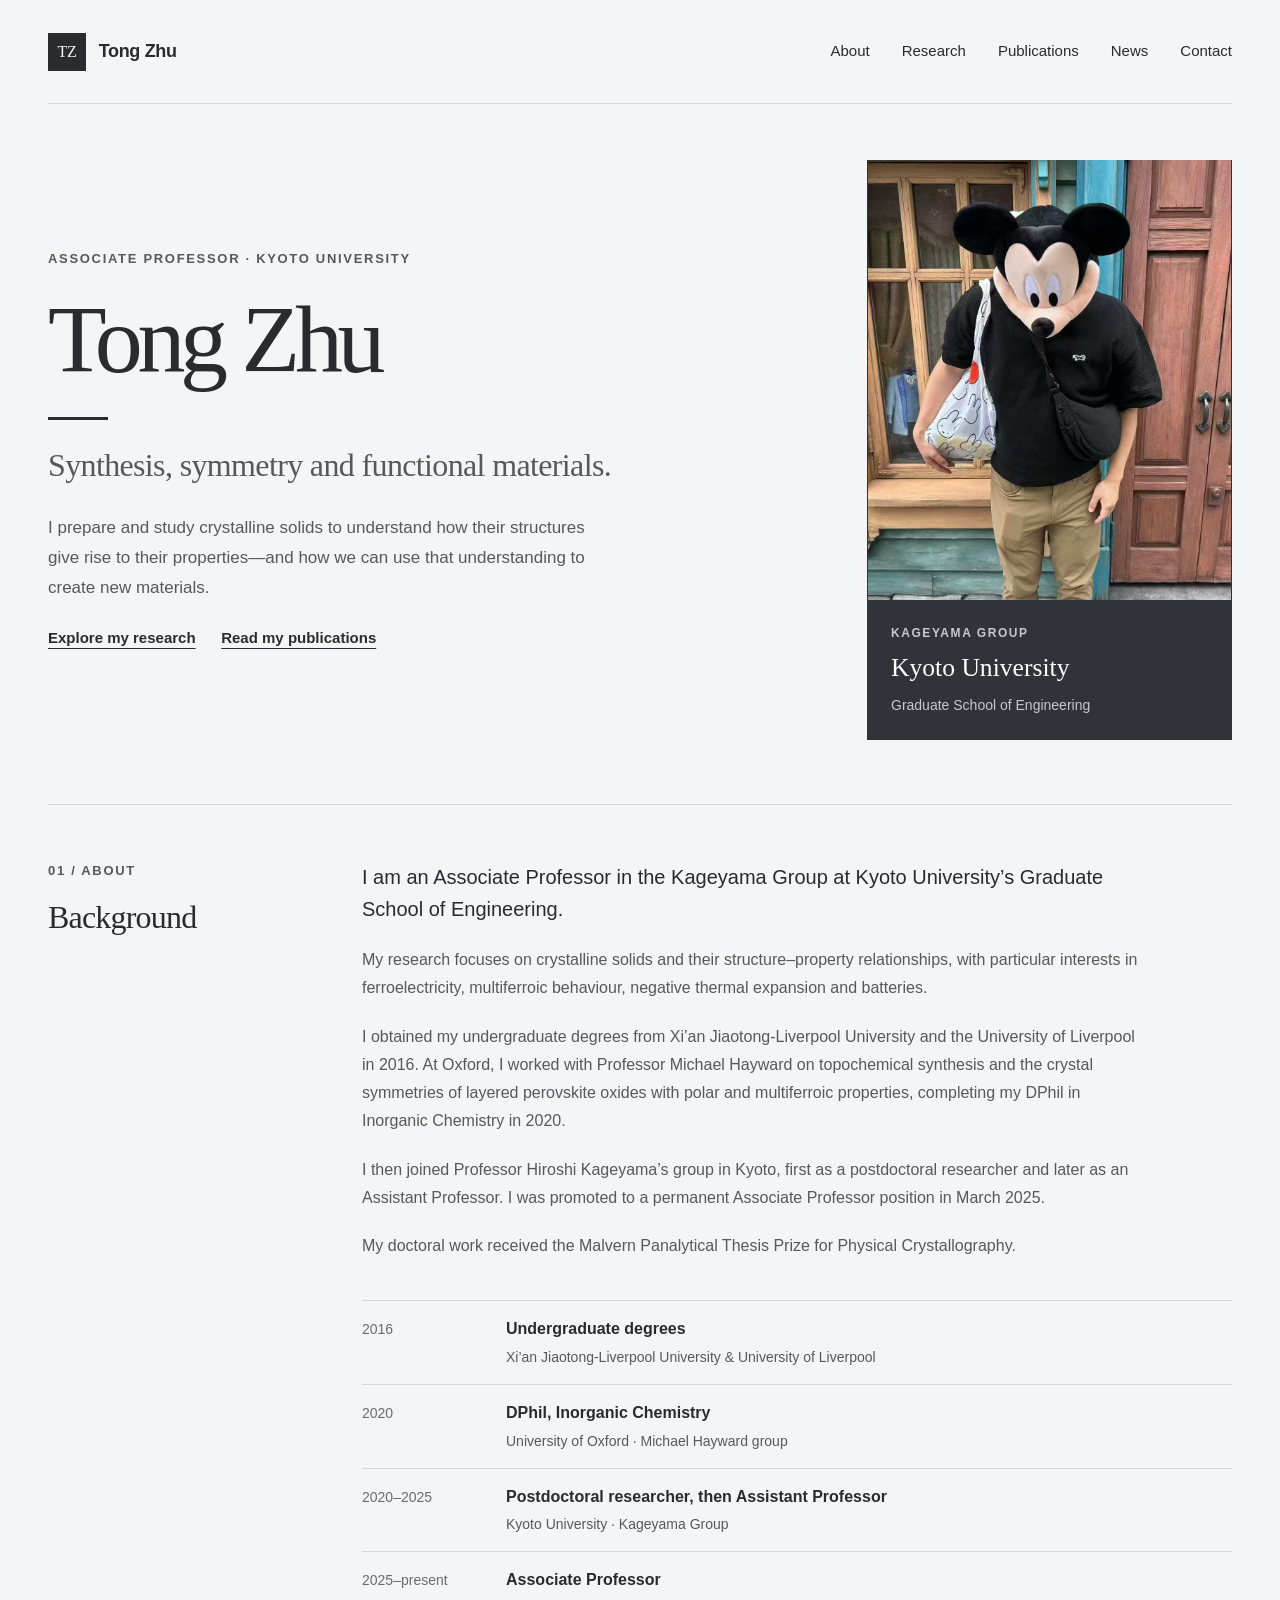
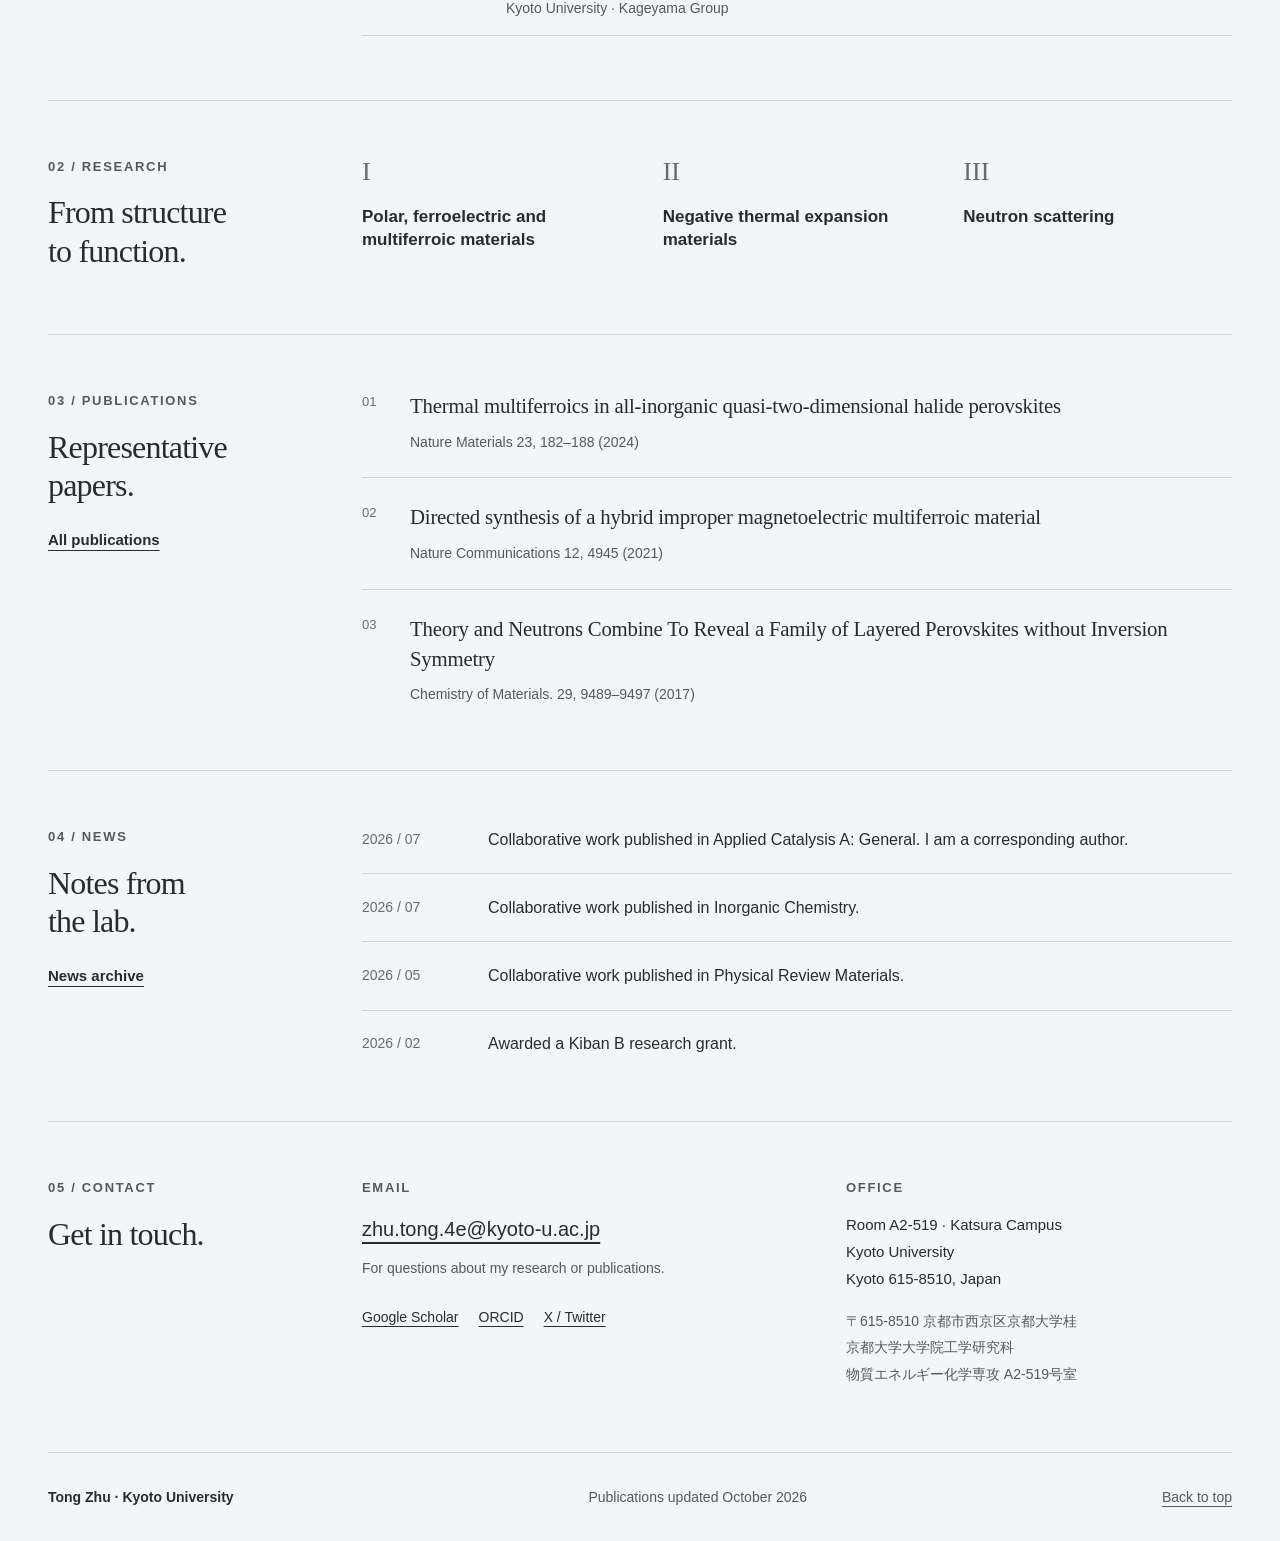
==== commit 26df5f54: "Add 2026 funding award and collaborative publication news" ====
--- a/index.html
+++ b/index.html
@@ -9,5 +9,5 @@
  <section class="editorial-section" id="about" aria-labelledby="about-title"><div class="section-heading"><p class="eyebrow">01 / About</p><h2 id="about-title">Background</h2></div><div class="section-content"><div class="prose"><p class="lead">I am an Associate Professor in the Kageyama Group at Kyoto University’s Graduate School of Engineering.</p><p>My research focuses on crystalline solids and their structure–property relationships, with particular interests in ferroelectricity, multiferroic behaviour, negative thermal expansion and batteries.</p><p>I obtained my undergraduate degrees from Xi’an Jiaotong-Liverpool University and the University of Liverpool in 2016. At Oxford, I worked with Professor Michael Hayward on topochemical synthesis and the crystal symmetries of layered perovskite oxides with polar and multiferroic properties, completing my DPhil in Inorganic Chemistry in 2020.</p><p>I then joined Professor Hiroshi Kageyama’s group in Kyoto, first as a postdoctoral researcher and later as an Assistant Professor. I was promoted to a permanent Associate Professor position in March 2025.</p><p>My doctoral work received the Malvern Panalytical Thesis Prize for Physical Crystallography.</p></div><dl class="career"><div><dt>2016</dt><dd>Undergraduate degrees<span>Xi’an Jiaotong-Liverpool University & University of Liverpool</span></dd></div><div><dt>2020</dt><dd>DPhil, Inorganic Chemistry<span>University of Oxford · Michael Hayward group</span></dd></div><div><dt>2020–2025</dt><dd>Postdoctoral researcher, then Assistant Professor<span>Kyoto University · Kageyama Group</span></dd></div><div><dt>2025–present</dt><dd>Associate Professor<span>Kyoto University · Kageyama Group</span></dd></div></dl></div></section>
  <section class="editorial-section" id="research" aria-labelledby="research-title"><div class="section-heading"><p class="eyebrow">02 / Research</p><h2 id="research-title">From structure<br>to function.</h2></div><div class="section-content"><div class="research-grid"><article><span class="topic-number">I</span><h3>Polar, ferroelectric and multiferroic materials</h3></article><article><span class="topic-number">II</span><h3>Negative thermal expansion materials</h3></article><article><span class="topic-number">III</span><h3>Neutron scattering</h3></article></div></div></section>
  <section class="editorial-section" id="publications" aria-labelledby="publications-title"><div class="section-heading"><p class="eyebrow">03 / Publications</p><h2 id="publications-title">Representative<br>papers.</h2><a class="text-link" href="publications/">All publications</a></div><div class="section-content paper-list"><article class="paper"><span class="paper-index" aria-hidden="true">01</span><div><h3><a href="https://doi.org/10.1038/s41563-023-01759-y">Thermal multiferroics in all-inorganic quasi-two-dimensional halide perovskites</a></h3><p class="citation">Nature Materials 23, 182–188 (2024)</p></div></article><article class="paper"><span class="paper-index" aria-hidden="true">02</span><div><h3><a href="https://doi.org/10.1038/s41467-021-25098-1">Directed synthesis of a hybrid improper magnetoelectric multiferroic material</a></h3><p class="citation">Nature Communications 12, 4945 (2021)</p></div></article><article class="paper"><span class="paper-index" aria-hidden="true">03</span><div><h3><a href="https://doi.org/10.1021/acs.chemmater.7b03604">Theory and Neutrons Combine To Reveal a Family of Layered Perovskites without Inversion Symmetry</a></h3><p class="citation">Chemistry of Materials. 29, 9489–9497 (2017)</p></div></article></div></section>
- <section class="editorial-section" id="news" aria-labelledby="news-title"><div class="section-heading"><p class="eyebrow">04 / News</p><h2 id="news-title">Notes from<br>the lab.</h2><a class="text-link" href="news/">News archive</a></div><div class="section-content news-list"><article class="news-item"><time datetime="2026-04">2026 / 04</time><p>Collaboration work published in the Journal of the American Chemical Society.</p></article><article class="news-item"><time datetime="2026-03">2026 / 03</time><p>Collaboration work published in Inorganic Chemistry.</p></article><article class="news-item"><time datetime="2025-03">2025 / 03</time><p>Promoted to Associate Professor at Kyoto University.</p></article></div></section>
+ <section class="editorial-section" id="news" aria-labelledby="news-title"><div class="section-heading"><p class="eyebrow">04 / News</p><h2 id="news-title">Notes from<br>the lab.</h2><a class="text-link" href="news/">News archive</a></div><div class="section-content news-list"><article class="news-item"><time datetime="2026-07">2026 / 07</time><p>Collaborative work published in Applied Catalysis A: General. I am a corresponding author.</p></article><article class="news-item"><time datetime="2026-07">2026 / 07</time><p>Collaborative work published in Inorganic Chemistry.</p></article><article class="news-item"><time datetime="2026-05">2026 / 05</time><p>Collaborative work published in Physical Review Materials.</p></article><article class="news-item"><time datetime="2026-02">2026 / 02</time><p>Awarded a Kiban B research grant.</p></article></div></section>
  <section class="editorial-section contact-section" id="contact" aria-labelledby="contact-title"><div class="section-heading"><p class="eyebrow">05 / Contact</p><h2 id="contact-title">Get in touch.</h2></div><div class="section-content contact-grid"><div><p class="eyebrow">Email</p><a class="email" href="mailto:zhu.tong.4e@kyoto-u.ac.jp">zhu.tong.4e@kyoto-u.ac.jp</a><p class="contact-note">For questions about my research or publications.</p><div class="profile-links"><a href="https://scholar.google.com/citations?user=1i95sp4AAAAJ&amp;hl=en">Google Scholar</a><a href="https://orcid.org/0000-0003-0288-0462">ORCID</a><a href="https://twitter.com/tongzhu94">X / Twitter</a></div></div><div><p class="eyebrow">Office</p><address>Room A2-519 · Katsura Campus<br>Kyoto University<br>Kyoto 615-8510, Japan<span lang="ja">〒615-8510 京都市西京区京都大学桂<br>京都大学大学院工学研究科<br>物質エネルギー化学専攻 A2-519号室</span></address></div></div></section></div></main><footer class="site-footer shell"><span>Tong Zhu · Kyoto University</span><span>Publications updated October 2026</span><a href="#main">Back to top</a></footer></body></html>
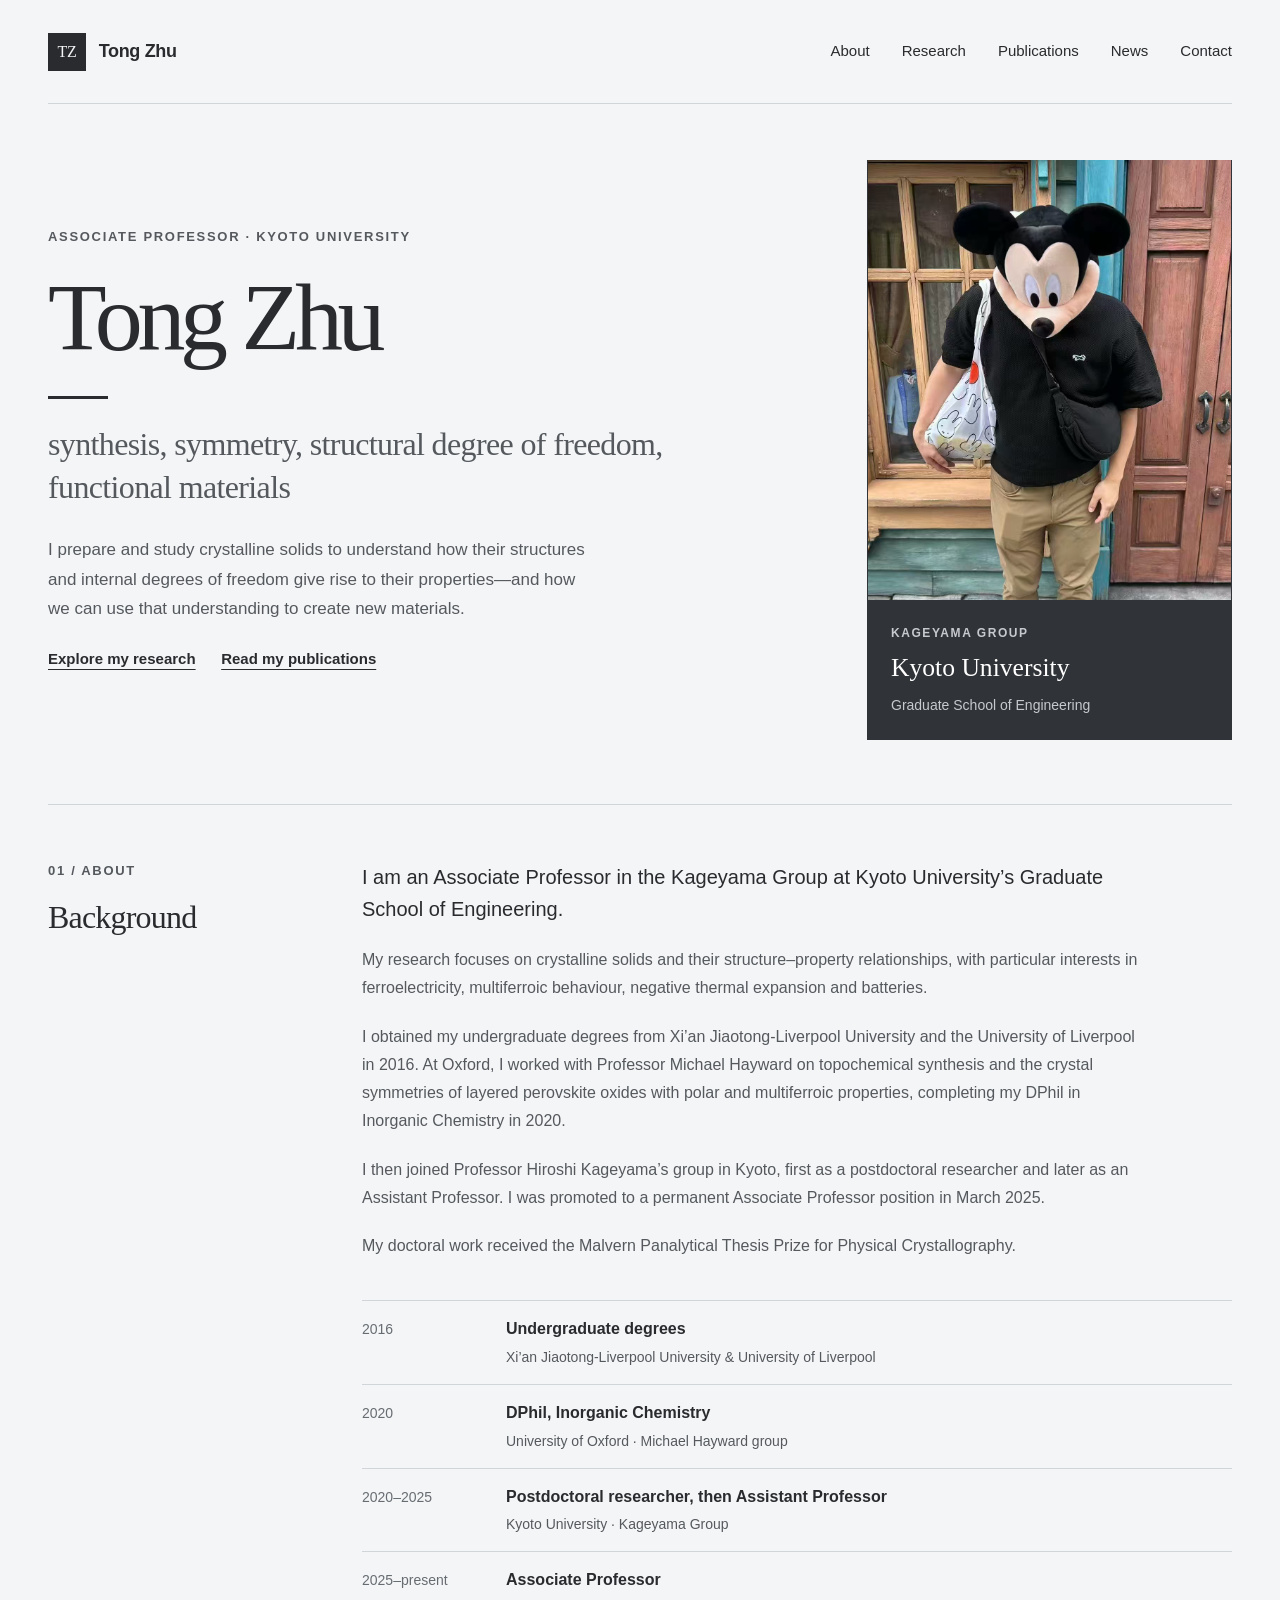
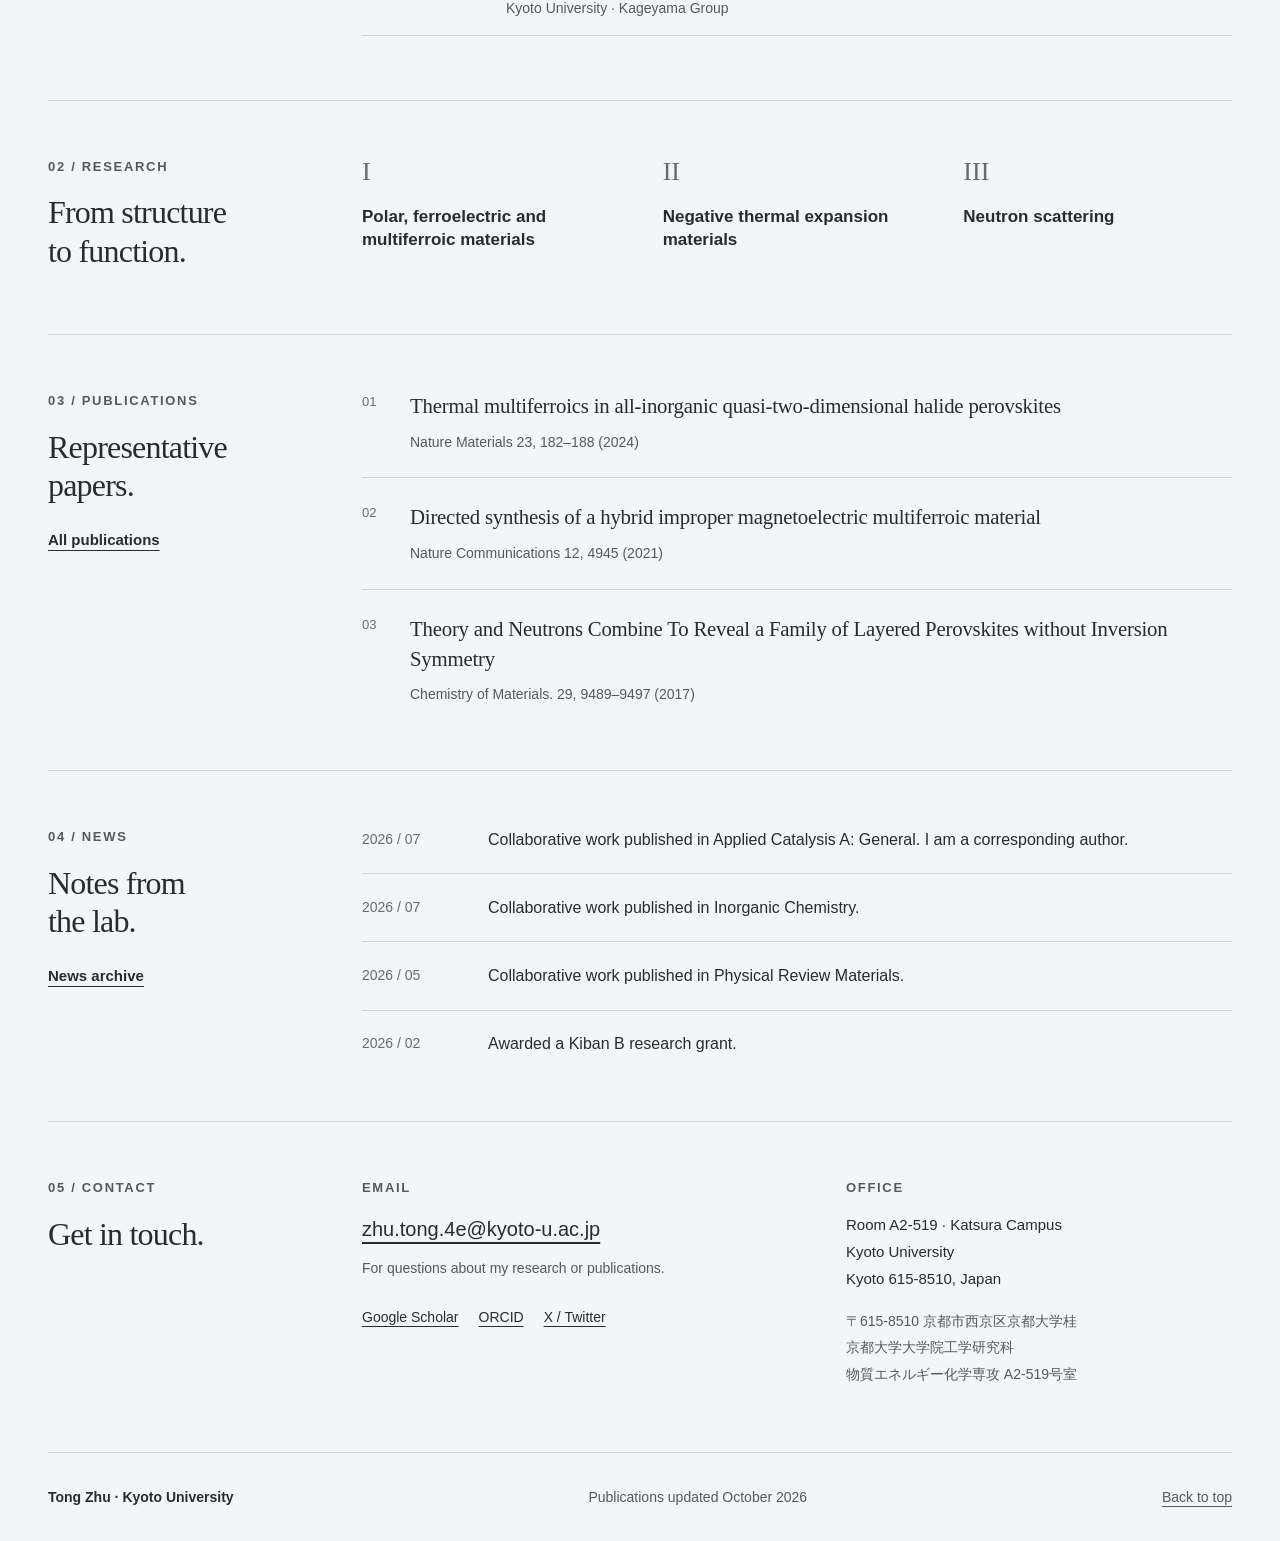
==== commit 4c0bc05c: "Update homepage focus and internal degrees of freedom introduction" ====
--- a/index.html
+++ b/index.html
@@ -2,7 +2,7 @@
 <html lang="en"><head><meta charset="utf-8"><meta name="viewport" content="width=device-width, initial-scale=1"><meta name="description" content="Tong Zhu is an Associate Professor at Kyoto University studying crystalline solids, crystal symmetry, and functional materials."><meta name="theme-color" content="#292b2e"><title>Tong Zhu | Kyoto University</title><link rel="icon" type="image/svg+xml" href="data:image/svg+xml,%3Csvg xmlns='http://www.w3.org/2000/svg' viewBox='0 0 32 32'%3E%3Crect width='32' height='32' rx='4' fill='%23292b2e'/%3E%3Ctext x='16' y='22' text-anchor='middle' font-family='Georgia,serif' font-size='20' fill='%23eceef0'%3ET%3C/text%3E%3C/svg%3E"><link rel="stylesheet" href="./assets/site.css"></head>
 <body><a class="skip-link" href="#main">Skip to content</a><header class="site-header shell"><a class="wordmark" href="./" aria-label="Tong Zhu, home"><span class="monogram" aria-hidden="true">TZ</span><span>Tong Zhu</span></a><nav aria-label="Main navigation"><a href="./#about">About</a><a href="./#research">Research</a><a href="./publications/">Publications</a><a href="./news/">News</a><a href="./#contact">Contact</a></nav></header><main id="main">
 <section class="intro shell" aria-labelledby="name">
- <div class="intro-copy"><p class="eyebrow">Associate Professor · Kyoto University</p><h1 id="name">Tong Zhu<span class="name-rule" aria-hidden="true"></span></h1><p class="research-line">Synthesis, symmetry and functional materials.</p><p class="intro-summary">I prepare and study crystalline solids to understand how their structures give rise to their properties—and how we can use that understanding to create new materials.</p><div class="intro-links"><a class="text-link" href="#research">Explore my research</a><a class="text-link" href="publications/">Read my publications</a></div></div>
+ <div class="intro-copy"><p class="eyebrow">Associate Professor · Kyoto University</p><h1 id="name">Tong Zhu<span class="name-rule" aria-hidden="true"></span></h1><p class="research-line">synthesis, symmetry, structural degree of freedom, functional materials</p><p class="intro-summary">I prepare and study crystalline solids to understand how their structures and internal degrees of freedom give rise to their properties—and how we can use that understanding to create new materials.</p><div class="intro-links"><a class="text-link" href="#research">Explore my research</a><a class="text-link" href="publications/">Read my publications</a></div></div>
  <figure class="portrait-panel"><img src="assets/tong-zhu.png" width="1032" height="1251" alt="Tong Zhu wearing a Mickey Mouse hat" fetchpriority="high"><figcaption><span class="eyebrow">Kageyama Group</span><p>Kyoto University</p><span>Graduate School of Engineering</span></figcaption></figure>
 </section>
 <div class="shell body-shell">
